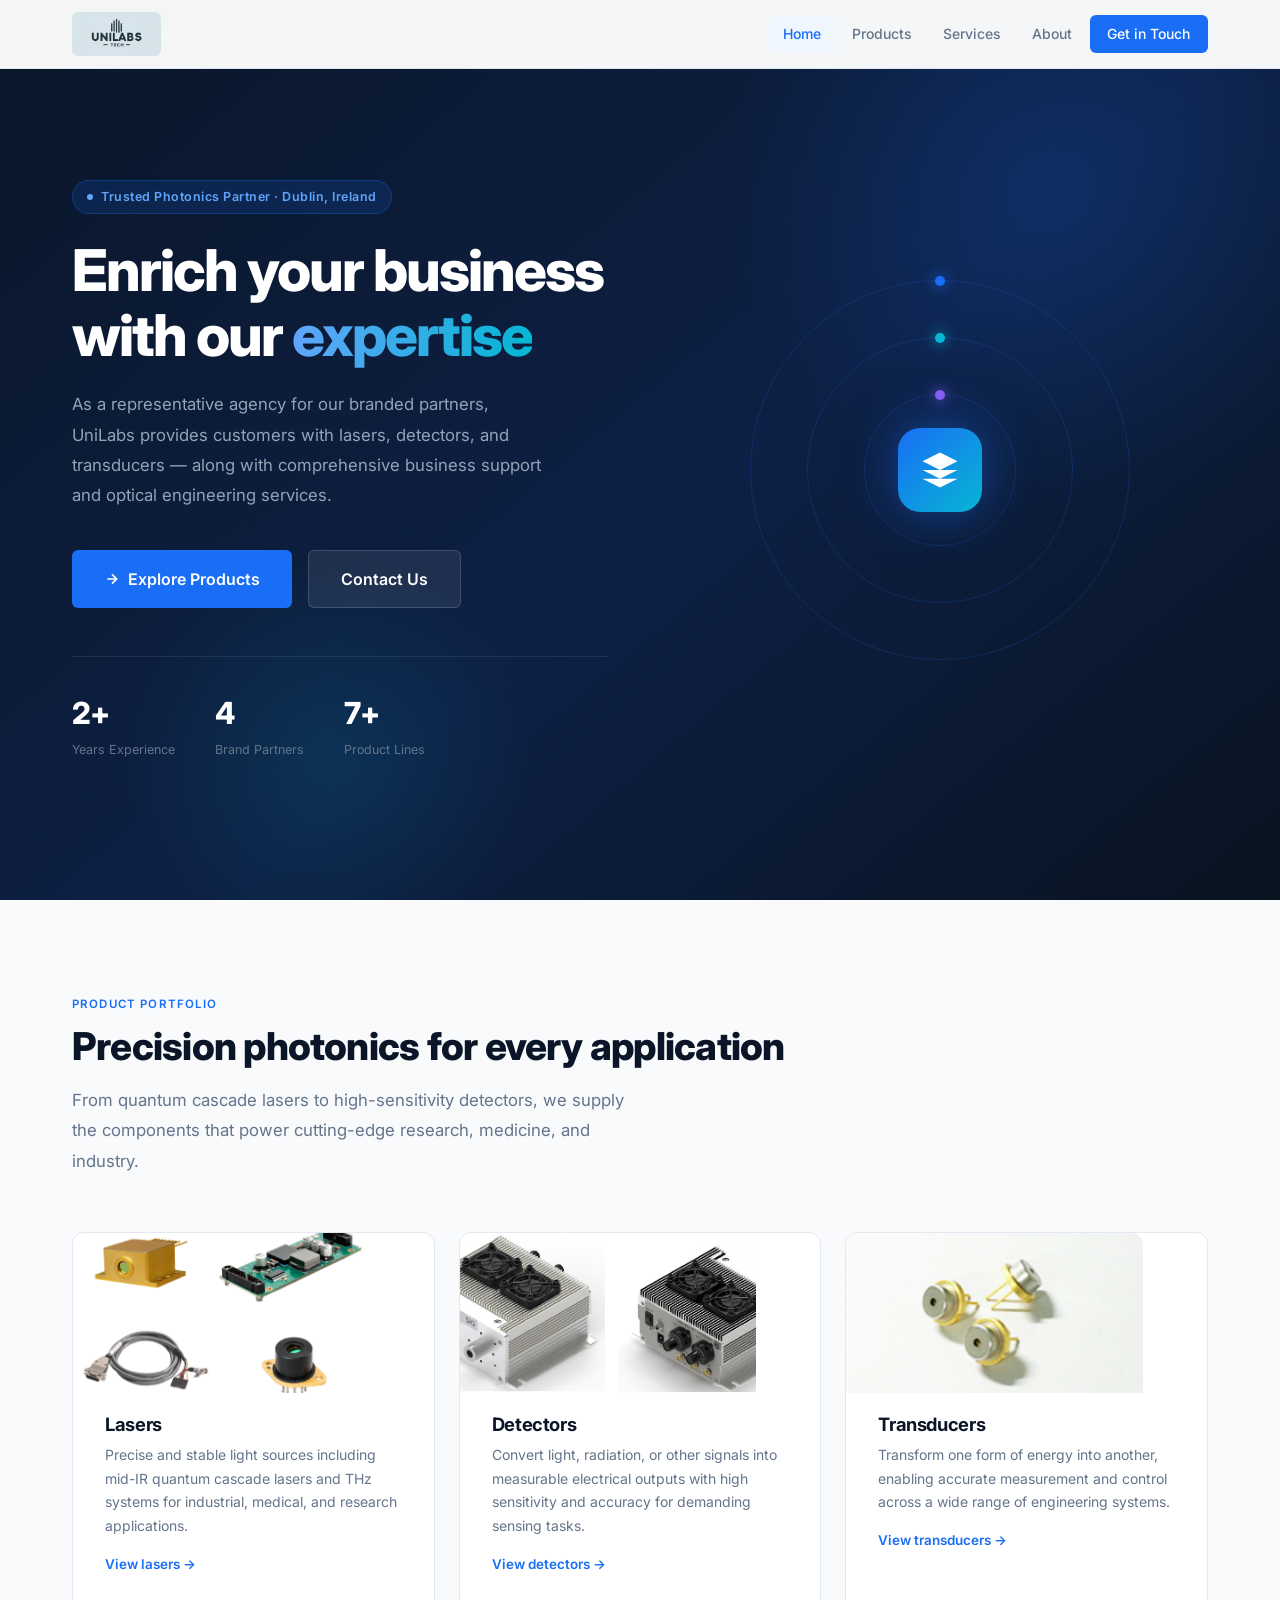
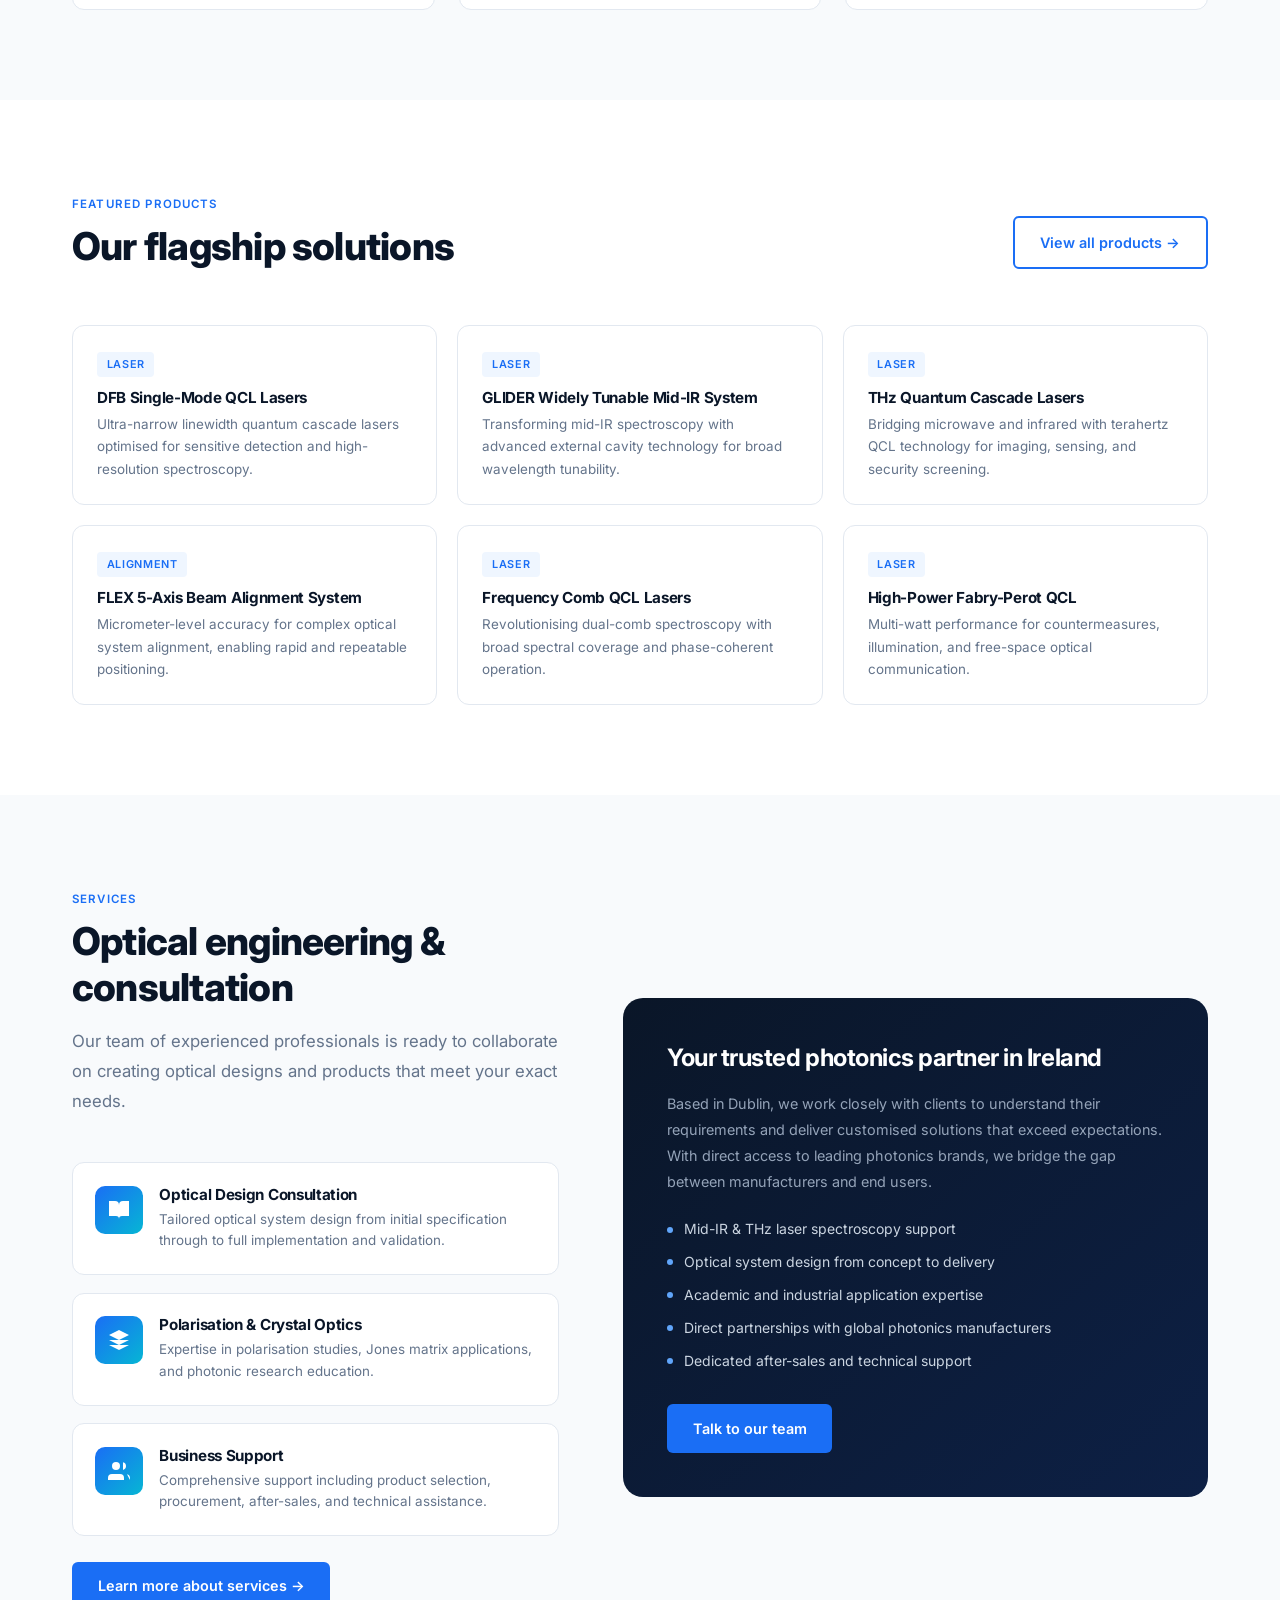
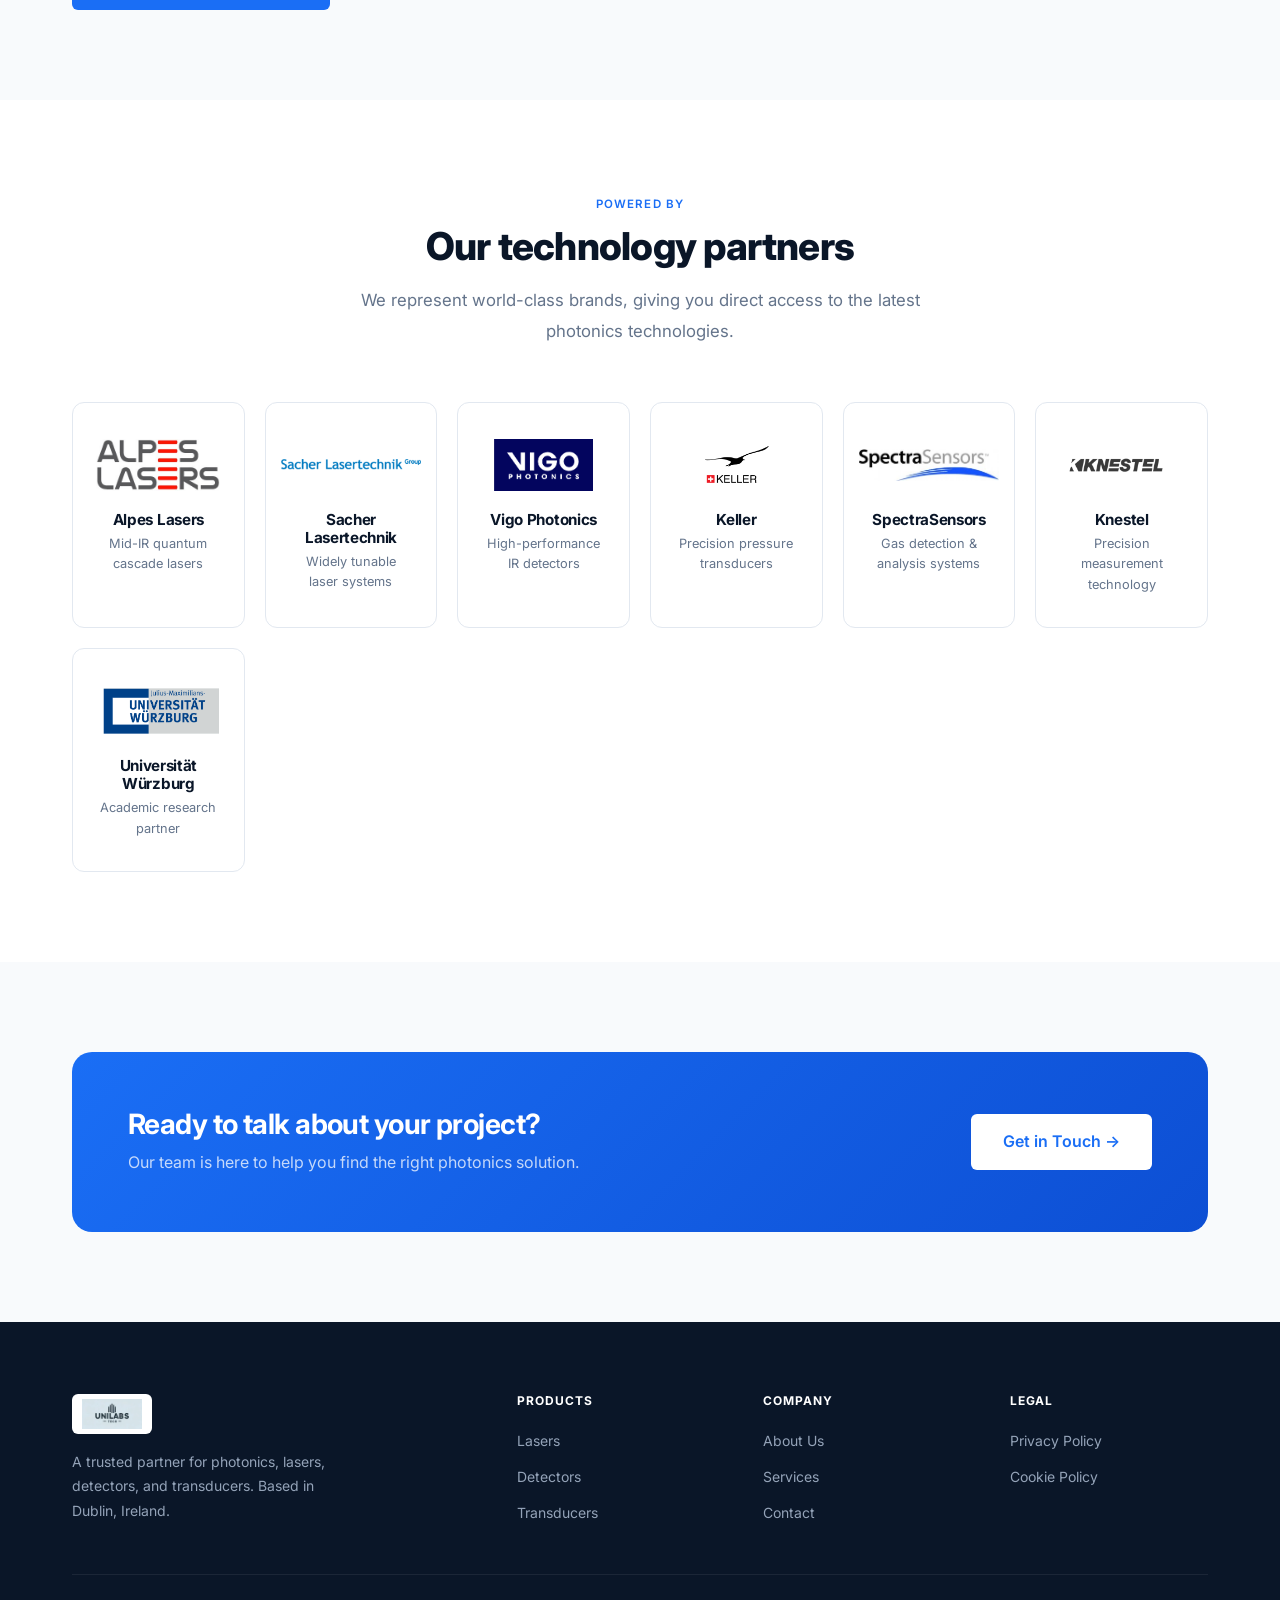
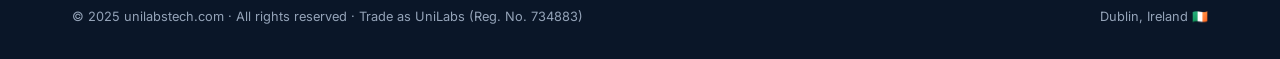
==== index.html @ 1a59e362 "v1.0" ====
<!DOCTYPE html>
<html lang="en">
<head>
  <meta charset="UTF-8" />
  <meta name="viewport" content="width=device-width, initial-scale=1.0" />
  <title>UniLabs Tech | Photonics & Laser Solutions</title>
  <meta name="description" content="UniLabs is a Dublin-based representative agency supplying lasers, detectors, and transducers with expert optical engineering consultation." />
  <link rel="preconnect" href="https://fonts.googleapis.com" />
  <link rel="preconnect" href="https://fonts.gstatic.com" crossorigin />
  <link href="https://fonts.googleapis.com/css2?family=Inter:wght@300;400;500;600;700;800&display=swap" rel="stylesheet" />
  <link rel="icon" type="image/x-icon" href="assets/favicon.ico" />
  <link rel="icon" type="image/png" sizes="32x32" href="assets/favicon-32.png" />
  <link rel="icon" type="image/svg+xml" href="assets/favicon.svg" />
  <link rel="apple-touch-icon" href="assets/apple-touch-icon.png" />
  <link rel="stylesheet" href="css/style.css" />
  <style>
    /* ── Hero ── */
    .hero {
      min-height: 100vh;
      display: flex;
      align-items: center;
      background: linear-gradient(140deg, #0a1628 0%, #0d2045 55%, #091320 100%);
      position: relative;
      overflow: hidden;
      padding: 100px 0 60px;
    }
    .hero::before {
      content: '';
      position: absolute;
      width: 700px; height: 700px;
      background: radial-gradient(circle, rgba(26,110,245,0.18) 0%, transparent 65%);
      top: -160px; right: -120px; border-radius: 50%;
    }
    .hero::after {
      content: '';
      position: absolute;
      width: 450px; height: 450px;
      background: radial-gradient(circle, rgba(6,182,212,0.12) 0%, transparent 65%);
      bottom: -80px; left: 8%; border-radius: 50%;
    }
    .hero-inner {
      position: relative; z-index: 1;
      display: grid;
      grid-template-columns: 1fr 1fr;
      gap: 4rem;
      align-items: center;
    }
    .hero-badge {
      display: inline-flex;
      align-items: center;
      gap: 8px;
      background: rgba(26,110,245,0.15);
      border: 1px solid rgba(26,110,245,0.3);
      color: #60a5fa;
      font-size: 0.78rem;
      font-weight: 600;
      letter-spacing: 0.04em;
      padding: 0.38rem 0.9rem;
      border-radius: 20px;
      margin-bottom: 1.5rem;
    }
    .hero-badge::before {
      content: '';
      width: 6px; height: 6px;
      background: #60a5fa;
      border-radius: 50%;
      animation: pulse-dot 2s infinite;
    }
    .hero h1 {
      font-size: clamp(2.4rem, 4.5vw, 3.6rem);
      font-weight: 800;
      color: white;
      line-height: 1.13;
      letter-spacing: -0.035em;
      margin-bottom: 1.35rem;
    }
    .hero h1 em {
      font-style: normal;
      background: linear-gradient(90deg, #60a5fa, #06b6d4);
      -webkit-background-clip: text;
      -webkit-text-fill-color: transparent;
      background-clip: text;
    }
    .hero-desc {
      color: #94a3b8;
      font-size: 1.05rem;
      line-height: 1.8;
      margin-bottom: 2.5rem;
      max-width: 480px;
    }
    .hero-btns { display: flex; gap: 1rem; flex-wrap: wrap; }

    .hero-stats {
      display: flex;
      gap: 2.5rem;
      margin-top: 3rem;
      padding-top: 2rem;
      border-top: 1px solid rgba(255,255,255,0.08);
    }
    .stat-num {
      font-size: 1.9rem;
      font-weight: 800;
      color: white;
      letter-spacing: -0.03em;
    }
    .stat-label { font-size: 0.78rem; color: #64748b; margin-top: 0.15rem; }

    /* Hero visual */
    .hero-visual { display: flex; justify-content: center; align-items: center; }
    .orbit-rig { width: 380px; height: 380px; position: relative; }
    .orbit {
      position: absolute;
      border: 1px solid rgba(26,110,245,0.2);
      border-radius: 50%;
    }
    .orbit:nth-child(1) { inset: 0; animation: spin 22s linear infinite; }
    .orbit:nth-child(2) { inset: 15%; animation: spin 15s linear infinite reverse; }
    .orbit:nth-child(3) { inset: 30%; animation: spin 9s linear infinite; }
    @keyframes spin { to { transform: rotate(360deg); } }
    .orbit-dot {
      position: absolute;
      width: 10px; height: 10px;
      border-radius: 50%;
      top: -5px; left: 50%;
      transform: translateX(-50%);
    }
    .orbit:nth-child(1) .orbit-dot { background: var(--accent); box-shadow: 0 0 14px var(--accent); }
    .orbit:nth-child(2) .orbit-dot { background: #06b6d4; box-shadow: 0 0 14px #06b6d4; }
    .orbit:nth-child(3) .orbit-dot { background: #8b5cf6; box-shadow: 0 0 14px #8b5cf6; }
    .orbit-center {
      position: absolute; inset: 0;
      display: flex; align-items: center; justify-content: center;
    }
    .orbit-core {
      width: 84px; height: 84px;
      background: linear-gradient(135deg, var(--accent), #06b6d4);
      border-radius: 22px;
      display: flex; align-items: center; justify-content: center;
      box-shadow: 0 0 50px rgba(26,110,245,0.5);
    }
    .orbit-core svg { width: 42px; height: 42px; fill: white; }

    /* ── Product categories (home) ── */
    .cat-grid {
      display: grid;
      grid-template-columns: repeat(3, 1fr);
      gap: 1.5rem;
    }
    .cat-card {
      background: white;
      border: 1px solid var(--border);
      border-radius: var(--radius);
      padding: 2rem;
      transition: all var(--transition);
    }
    .cat-card:hover {
      border-color: var(--accent);
      box-shadow: 0 8px 32px rgba(26,110,245,0.1);
      transform: translateY(-3px);
    }
    .cat-card-img {
      width: calc(100% + 4rem);
      height: 160px;
      object-fit: cover;
      object-position: center;
      margin: -2rem -2rem 1.25rem;
      display: block;
      border-radius: var(--radius) var(--radius) 0 0;
      transition: transform 0.4s ease;
    }
    .cat-card:hover .cat-card-img { transform: scale(1.04); }
    .cat-card { overflow: hidden; }

    .cat-card h3 { font-size: 1.15rem; margin: 0 0 0.5rem; }
    .cat-card p { font-size: 0.875rem; color: var(--text-muted); line-height: 1.7; }
    .cat-card .cat-link {
      display: inline-flex; align-items: center; gap: 6px;
      font-size: 0.84rem; font-weight: 600; color: var(--accent);
      margin-top: 1rem;
      transition: gap var(--transition);
    }
    .cat-card:hover .cat-link { gap: 10px; }

    /* ── Featured products (home) ── */
    .fp-grid {
      display: grid;
      grid-template-columns: repeat(auto-fill, minmax(300px, 1fr));
      gap: 1.25rem;
    }
    .fp-card {
      background: white;
      border: 1px solid var(--border);
      border-radius: var(--radius);
      padding: 1.5rem;
      transition: all var(--transition);
    }
    .fp-card:hover {
      border-color: var(--accent);
      box-shadow: 0 4px 20px rgba(26,110,245,0.08);
    }
    .fp-tag {
      display: inline-block;
      font-size: 0.68rem; font-weight: 600;
      letter-spacing: 0.06em; text-transform: uppercase;
      color: var(--accent); background: var(--accent-light);
      padding: 0.22rem 0.6rem; border-radius: 4px;
      margin-bottom: 0.75rem;
    }
    .fp-card h4 { font-size: 0.95rem; margin-bottom: 0.4rem; }
    .fp-card p { font-size: 0.84rem; color: var(--text-muted); line-height: 1.65; }

    /* ── Services strip (home) ── */
    .services-strip {
      display: grid;
      grid-template-columns: 1fr 1.2fr;
      gap: 4rem;
      align-items: center;
    }
    .svc-list { display: flex; flex-direction: column; gap: 1.1rem; }
    .svc-item {
      display: flex; gap: 1rem;
      padding: 1.4rem;
      border: 1px solid var(--border);
      border-radius: var(--radius);
      background: white;
      transition: all var(--transition);
    }
    .svc-item:hover { border-color: var(--accent); }
    .svc-item h4 { font-size: 0.95rem; margin-bottom: 0.3rem; }
    .svc-item p { font-size: 0.84rem; color: var(--text-muted); line-height: 1.6; }

    .svc-panel {
      background: linear-gradient(140deg, var(--primary), var(--primary-light));
      border-radius: var(--radius-lg);
      padding: 2.75rem;
      color: #94a3b8;
    }
    .svc-panel h3 { font-size: 1.5rem; color: white; margin-bottom: 1rem; line-height: 1.35; }
    .svc-panel p { font-size: 0.9rem; line-height: 1.8; margin-bottom: 1.5rem; }
    .svc-bullets { display: flex; flex-direction: column; gap: 0.65rem; margin-bottom: 2rem; }
    .svc-bullet {
      display: flex; align-items: center; gap: 0.65rem;
      font-size: 0.875rem; color: #cbd5e1;
    }
    .svc-bullet::before {
      content: '';
      width: 6px; height: 6px;
      background: #60a5fa; border-radius: 50%; flex-shrink: 0;
    }

    /* ── Partners ── */
    .partners-strip {
      display: grid;
      grid-template-columns: repeat(auto-fill, minmax(160px, 1fr));
      gap: 1.25rem;
    }
    .partner-tile {
      background: white;
      border: 1px solid var(--border);
      border-radius: var(--radius);
      padding: 2rem 1.5rem;
      text-align: center;
      transition: all var(--transition);
    }
    .partner-tile:hover {
      border-color: var(--accent);
      box-shadow: var(--shadow);
      transform: translateY(-2px);
    }
    .partner-emoji { font-size: 2rem; margin-bottom: 0.85rem; display: block; }
    .partner-tile h4 { font-size: 0.95rem; margin-bottom: 0.3rem; }
    .partner-tile p { font-size: 0.8rem; color: var(--text-muted); }

    /* ── CTA banner ── */
    .cta-banner {
      background: linear-gradient(135deg, var(--accent), #0d4fd4);
      border-radius: var(--radius-lg);
      padding: 3.5rem;
      display: flex;
      align-items: center;
      justify-content: space-between;
      gap: 2rem;
      flex-wrap: wrap;
    }
    .cta-banner h2 { font-size: 1.75rem; color: white; margin-bottom: 0.5rem; }
    .cta-banner p { color: rgba(255,255,255,0.75); font-size: 1rem; }

    @media (max-width: 960px) {
      .hero-inner { grid-template-columns: 1fr; text-align: center; }
      .hero-visual { display: none; }
      .hero-btns { justify-content: center; }
      .hero-desc { margin-left: auto; margin-right: auto; }
      .hero-stats { justify-content: center; }
      .cat-grid { grid-template-columns: 1fr; }
      .services-strip { grid-template-columns: 1fr; }
      .partners-strip { grid-template-columns: repeat(2, 1fr); }
    }
    @media (max-width: 600px) {
      .partners-strip { grid-template-columns: repeat(2, 1fr); }
      .cta-banner { text-align: center; justify-content: center; }
    }
  </style>
</head>
<body>

<!-- NAV -->
<nav class="nav" id="mainNav">
  <div class="nav-inner">
    <a href="index.html" class="logo">
      <img src="assets/logo.jpeg" alt="UniLabs Tech" class="nav-logo-img" />
    </a>
    <ul class="nav-links" id="navLinks">
      <li><a href="index.html">Home</a></li>
      <li><a href="products.html">Products</a></li>
      <li><a href="services.html">Services</a></li>
      <li><a href="about.html">About</a></li>
      <li class="nav-cta"><a href="contact.html">Get in Touch</a></li>
    </ul>
    <button class="hamburger" id="hamburger" aria-label="Toggle menu" aria-expanded="false">
      <span></span><span></span><span></span>
    </button>
  </div>
</nav>

<!-- HERO -->
<section class="hero">
  <div class="container">
    <div class="hero-inner">
      <div>
        <div class="hero-badge">Trusted Photonics Partner · Dublin, Ireland</div>
        <h1>Enrich your business with our <em>expertise</em></h1>
        <p class="hero-desc">As a representative agency for our branded partners, UniLabs provides customers with lasers, detectors, and transducers — along with comprehensive business support and optical engineering services.</p>
        <div class="hero-btns">
          <a href="products.html" class="btn btn-primary btn-lg">
            <svg width="16" height="16" viewBox="0 0 24 24" fill="none" stroke="currentColor" stroke-width="2.5"><path d="M5 12h14M12 5l7 7-7 7"/></svg>
            Explore Products
          </a>
          <a href="contact.html" class="btn btn-ghost btn-lg">Contact Us</a>
        </div>
        <div class="hero-stats">
          <div>
            <div class="stat-num">2+</div>
            <div class="stat-label">Years Experience</div>
          </div>
          <div>
            <div class="stat-num">4</div>
            <div class="stat-label">Brand Partners</div>
          </div>
          <div>
            <div class="stat-num">7+</div>
            <div class="stat-label">Product Lines</div>
          </div>
        </div>
      </div>

      <div class="hero-visual">
        <div class="orbit-rig">
          <div class="orbit"><div class="orbit-dot"></div></div>
          <div class="orbit"><div class="orbit-dot"></div></div>
          <div class="orbit"><div class="orbit-dot"></div></div>
          <div class="orbit-center">
            <div class="orbit-core">
              <svg viewBox="0 0 24 24"><path d="M12 2L2 7l10 5 10-5-10-5zM2 17l10 5 10-5M2 12l10 5 10-5"/></svg>
            </div>
          </div>
        </div>
      </div>
    </div>
  </div>
</section>

<!-- PRODUCT CATEGORIES -->
<section class="section section-alt">
  <div class="container">
    <div class="section-header">
      <span class="label">Product Portfolio</span>
      <h2 class="section-title">Precision photonics for every application</h2>
      <p class="section-desc">From quantum cascade lasers to high-sensitivity detectors, we supply the components that power cutting-edge research, medicine, and industry.</p>
    </div>
    <div class="cat-grid">
      <div class="cat-card" data-reveal>
        <img src="assets/lasers.png" alt="Lasers" class="cat-card-img" />
        <h3>Lasers</h3>
        <p>Precise and stable light sources including mid-IR quantum cascade lasers and THz systems for industrial, medical, and research applications.</p>
        <a href="products.html#lasers" class="cat-link">View lasers →</a>
      </div>
      <div class="cat-card" data-reveal>
        <img src="assets/detectors.png" alt="Detectors" class="cat-card-img" />
        <h3>Detectors</h3>
        <p>Convert light, radiation, or other signals into measurable electrical outputs with high sensitivity and accuracy for demanding sensing tasks.</p>
        <a href="products.html#detectors" class="cat-link">View detectors →</a>
      </div>
      <div class="cat-card" data-reveal>
        <img src="assets/transducers.png" alt="Transducers" class="cat-card-img" />
        <h3>Transducers</h3>
        <p>Transform one form of energy into another, enabling accurate measurement and control across a wide range of engineering systems.</p>
        <a href="products.html#transducers" class="cat-link">View transducers →</a>
      </div>
    </div>
  </div>
</section>

<!-- FEATURED PRODUCTS -->
<section class="section">
  <div class="container">
    <div class="section-header" style="display:flex;justify-content:space-between;align-items:flex-end;flex-wrap:wrap;gap:1rem;">
      <div>
        <span class="label">Featured Products</span>
        <h2 class="section-title" style="margin-bottom:0">Our flagship solutions</h2>
      </div>
      <a href="products.html" class="btn btn-outline">View all products →</a>
    </div>
    <div class="fp-grid">
      <div class="fp-card" data-reveal>
        <span class="fp-tag">Laser</span>
        <h4>DFB Single-Mode QCL Lasers</h4>
        <p>Ultra-narrow linewidth quantum cascade lasers optimised for sensitive detection and high-resolution spectroscopy.</p>
      </div>
      <div class="fp-card" data-reveal>
        <span class="fp-tag">Laser</span>
        <h4>GLIDER Widely Tunable Mid-IR System</h4>
        <p>Transforming mid-IR spectroscopy with advanced external cavity technology for broad wavelength tunability.</p>
      </div>
      <div class="fp-card" data-reveal>
        <span class="fp-tag">Laser</span>
        <h4>THz Quantum Cascade Lasers</h4>
        <p>Bridging microwave and infrared with terahertz QCL technology for imaging, sensing, and security screening.</p>
      </div>
      <div class="fp-card" data-reveal>
        <span class="fp-tag">Alignment</span>
        <h4>FLEX 5-Axis Beam Alignment System</h4>
        <p>Micrometer-level accuracy for complex optical system alignment, enabling rapid and repeatable positioning.</p>
      </div>
      <div class="fp-card" data-reveal>
        <span class="fp-tag">Laser</span>
        <h4>Frequency Comb QCL Lasers</h4>
        <p>Revolutionising dual-comb spectroscopy with broad spectral coverage and phase-coherent operation.</p>
      </div>
      <div class="fp-card" data-reveal>
        <span class="fp-tag">Laser</span>
        <h4>High-Power Fabry-Perot QCL</h4>
        <p>Multi-watt performance for countermeasures, illumination, and free-space optical communication.</p>
      </div>
    </div>
  </div>
</section>

<!-- SERVICES -->
<section class="section section-alt">
  <div class="container">
    <div class="services-strip">
      <div class="svc-list">
        <div class="section-header" style="margin-bottom:1.75rem">
          <span class="label">Services</span>
          <h2 class="section-title">Optical engineering & consultation</h2>
          <p class="section-desc">Our team of experienced professionals is ready to collaborate on creating optical designs and products that meet your exact needs.</p>
        </div>
        <div class="svc-item" data-reveal>
          <div class="icon-box grad">
            <svg viewBox="0 0 24 24"><path d="M2 3h6a4 4 0 014 4v14a3 3 0 00-3-3H2z"/><path d="M22 3h-6a4 4 0 00-4 4v14a3 3 0 013-3h7z"/></svg>
          </div>
          <div>
            <h4>Optical Design Consultation</h4>
            <p>Tailored optical system design from initial specification through to full implementation and validation.</p>
          </div>
        </div>
        <div class="svc-item" data-reveal>
          <div class="icon-box grad">
            <svg viewBox="0 0 24 24"><path d="M12 2L2 7l10 5 10-5-10-5zM2 17l10 5 10-5M2 12l10 5 10-5"/></svg>
          </div>
          <div>
            <h4>Polarisation & Crystal Optics</h4>
            <p>Expertise in polarisation studies, Jones matrix applications, and photonic research education.</p>
          </div>
        </div>
        <div class="svc-item" data-reveal>
          <div class="icon-box grad">
            <svg viewBox="0 0 24 24"><path d="M17 21v-2a4 4 0 00-4-4H5a4 4 0 00-4 4v2"/><circle cx="9" cy="7" r="4"/><path d="M23 21v-2a4 4 0 00-3-3.87M16 3.13a4 4 0 010 7.75"/></svg>
          </div>
          <div>
            <h4>Business Support</h4>
            <p>Comprehensive support including product selection, procurement, after-sales, and technical assistance.</p>
          </div>
        </div>
        <a href="services.html" class="btn btn-primary" style="align-self:flex-start;margin-top:0.5rem;">Learn more about services →</a>
      </div>

      <div class="svc-panel">
        <h3>Your trusted photonics partner in Ireland</h3>
        <p>Based in Dublin, we work closely with clients to understand their requirements and deliver customised solutions that exceed expectations. With direct access to leading photonics brands, we bridge the gap between manufacturers and end users.</p>
        <div class="svc-bullets">
          <div class="svc-bullet">Mid-IR & THz laser spectroscopy support</div>
          <div class="svc-bullet">Optical system design from concept to delivery</div>
          <div class="svc-bullet">Academic and industrial application expertise</div>
          <div class="svc-bullet">Direct partnerships with global photonics manufacturers</div>
          <div class="svc-bullet">Dedicated after-sales and technical support</div>
        </div>
        <a href="contact.html" class="btn btn-primary">Talk to our team</a>
      </div>
    </div>
  </div>
</section>

<!-- PARTNERS -->
<section class="section">
  <div class="container">
    <div class="section-header" style="text-align:center">
      <span class="label">Powered By</span>
      <h2 class="section-title">Our technology partners</h2>
      <p class="section-desc" style="margin:0 auto">We represent world-class brands, giving you direct access to the latest photonics technologies.</p>
    </div>
    <div class="partners-strip">
      <div class="partner-tile" data-reveal>
        <div class="partner-logo-wrap">
          <img src="assets/partner2.jpeg" alt="Alpes Lasers" class="partner-logo-img" />
        </div>
        <h4>Alpes Lasers</h4>
        <p>Mid-IR quantum cascade lasers</p>
      </div>
      <div class="partner-tile" data-reveal>
        <div class="partner-logo-wrap">
          <img src="assets/partner3.png" alt="Sacher Lasertechnik" class="partner-logo-img" />
        </div>
        <h4>Sacher Lasertechnik</h4>
        <p>Widely tunable laser systems</p>
      </div>
      <div class="partner-tile" data-reveal>
        <div class="partner-logo-wrap">
          <img src="assets/parterlogo.png" alt="Vigo Photonics" class="partner-logo-img" />
        </div>
        <h4>Vigo Photonics</h4>
        <p>High-performance IR detectors</p>
      </div>
      <div class="partner-tile" data-reveal>
        <div class="partner-logo-wrap">
          <img src="assets/keller.png" alt="Keller" class="partner-logo-img" />
        </div>
        <h4>Keller</h4>
        <p>Precision pressure transducers</p>
      </div>
      <div class="partner-tile" data-reveal>
        <div class="partner-logo-wrap">
          <img src="assets/partner1.png" alt="SpectraSensors" class="partner-logo-img" />
        </div>
        <h4>SpectraSensors</h4>
        <p>Gas detection &amp; analysis systems</p>
      </div>
      <div class="partner-tile" data-reveal>
        <div class="partner-logo-wrap">
          <img src="assets/partner3-4.png" alt="Knestel" class="partner-logo-img" />
        </div>
        <h4>Knestel</h4>
        <p>Precision measurement technology</p>
      </div>
      <div class="partner-tile" data-reveal>
        <div class="partner-logo-wrap">
          <img src="assets/partner2-5.png" alt="Universität Würzburg" class="partner-logo-img" />
        </div>
        <h4>Universität Würzburg</h4>
        <p>Academic research partner</p>
      </div>
    </div>
  </div>
</section>

<!-- CTA BANNER -->
<section class="section section-alt">
  <div class="container">
    <div class="cta-banner">
      <div>
        <h2>Ready to talk about your project?</h2>
        <p>Our team is here to help you find the right photonics solution.</p>
      </div>
      <a href="contact.html" class="btn btn-lg" style="background:white;color:var(--accent);">Get in Touch →</a>
    </div>
  </div>
</section>

<!-- FOOTER -->
<footer class="footer">
  <div class="container">
    <div class="footer-grid">
      <div class="footer-brand">
        <a href="index.html" class="logo">
          <img src="assets/logo.jpeg" alt="UniLabs Tech" class="footer-logo-img" />
        </a>
        <p>A trusted partner for photonics, lasers, detectors, and transducers. Based in Dublin, Ireland.</p>
      </div>
      <div class="footer-col">
        <h5>Products</h5>
        <ul>
          <li><a href="products.html#lasers">Lasers</a></li>
          <li><a href="products.html#detectors">Detectors</a></li>
          <li><a href="products.html#transducers">Transducers</a></li>
        </ul>
      </div>
      <div class="footer-col">
        <h5>Company</h5>
        <ul>
          <li><a href="about.html">About Us</a></li>
          <li><a href="services.html">Services</a></li>
          <li><a href="contact.html">Contact</a></li>
        </ul>
      </div>
      <div class="footer-col">
        <h5>Legal</h5>
        <ul>
          <li><a href="#">Privacy Policy</a></li>
          <li><a href="#">Cookie Policy</a></li>
        </ul>
      </div>
    </div>
    <div class="footer-bottom">
      <span>© 2025 unilabstech.com · All rights reserved · Trade as UniLabs (Reg. No. 734883)</span>
      <span>Dublin, Ireland 🇮🇪</span>
    </div>
  </div>
</footer>

<script src="js/main.js"></script>
</body>
</html>
---- css/style.css ----
/* ─────────────────────────────────────
   UniLabs Tech — Global Stylesheet
   ───────────────────────────────────── */

*, *::before, *::after {
  box-sizing: border-box;
  margin: 0;
  padding: 0;
}

:root {
  --primary:       #0a1628;
  --primary-light: #0d2045;
  --accent:        #1a6ef5;
  --accent-hover:  #1557d6;
  --accent-light:  #eff6ff;
  --cyan:          #06b6d4;
  --text:          #1a1a2e;
  --text-muted:    #64748b;
  --bg:            #ffffff;
  --bg-alt:        #f8fafc;
  --border:        #e2e8f0;
  --radius-sm:     6px;
  --radius:        12px;
  --radius-lg:     20px;
  --shadow-sm:     0 1px 4px rgba(0,0,0,0.06);
  --shadow:        0 4px 20px rgba(0,0,0,0.08);
  --shadow-lg:     0 12px 40px rgba(0,0,0,0.12);
  --transition:    0.22s ease;
}

html { scroll-behavior: smooth; }

body {
  font-family: 'Inter', -apple-system, BlinkMacSystemFont, 'Segoe UI', sans-serif;
  color: var(--text);
  background: var(--bg);
  line-height: 1.6;
  -webkit-font-smoothing: antialiased;
}

img { max-width: 100%; display: block; }
a { text-decoration: none; color: inherit; }
button { font-family: inherit; cursor: pointer; }
input, textarea, select { font-family: inherit; }

/* ─── TYPOGRAPHY ─── */
h1, h2, h3, h4, h5 {
  line-height: 1.2;
  letter-spacing: -0.02em;
  font-weight: 700;
  color: var(--primary);
}

/* ─── UTILITIES ─── */
.container {
  max-width: 1200px;
  margin: 0 auto;
  padding: 0 2rem;
}

.section { padding: 90px 0; }
.section-alt { background: var(--bg-alt); }

.label {
  display: inline-block;
  font-size: 0.72rem;
  font-weight: 600;
  letter-spacing: 0.1em;
  text-transform: uppercase;
  color: var(--accent);
  margin-bottom: 0.6rem;
}

.section-title {
  font-size: clamp(1.8rem, 3vw, 2.5rem);
  font-weight: 800;
  margin-bottom: 1rem;
}

.section-desc {
  font-size: 1.05rem;
  color: var(--text-muted);
  max-width: 560px;
  line-height: 1.8;
}

.section-header { margin-bottom: 3.5rem; }

/* ─── BUTTONS ─── */
.btn {
  display: inline-flex;
  align-items: center;
  gap: 8px;
  padding: 0.8rem 1.6rem;
  border-radius: var(--radius-sm);
  font-size: 0.9rem;
  font-weight: 600;
  border: none;
  transition: all var(--transition);
  white-space: nowrap;
}

.btn-primary {
  background: var(--accent);
  color: white;
}
.btn-primary:hover {
  background: var(--accent-hover);
  transform: translateY(-1px);
  box-shadow: 0 6px 20px rgba(26,110,245,0.3);
}

.btn-outline {
  background: transparent;
  color: var(--accent);
  border: 2px solid var(--accent);
}
.btn-outline:hover {
  background: var(--accent);
  color: white;
}

.btn-ghost {
  background: rgba(255,255,255,0.08);
  color: white;
  border: 1px solid rgba(255,255,255,0.15);
}
.btn-ghost:hover { background: rgba(255,255,255,0.15); }

.btn-lg { padding: 0.95rem 2rem; font-size: 1rem; }
.btn-sm { padding: 0.5rem 1rem; font-size: 0.82rem; }

/* ─── NAV ─── */
.nav {
  position: fixed;
  top: 0; left: 0; right: 0;
  z-index: 200;
  background: rgba(255,255,255,0.96);
  backdrop-filter: blur(14px);
  -webkit-backdrop-filter: blur(14px);
  border-bottom: 1px solid var(--border);
  transition: box-shadow var(--transition);
}

.nav.scrolled { box-shadow: var(--shadow); }

.nav-inner {
  max-width: 1200px;
  margin: 0 auto;
  padding: 0 2rem;
  display: flex;
  align-items: center;
  justify-content: space-between;
  height: 68px;
}

.logo {
  display: flex;
  align-items: center;
  gap: 10px;
}

.logo-mark {
  width: 36px; height: 36px;
  background: linear-gradient(135deg, var(--accent), var(--cyan));
  border-radius: 8px;
  display: flex;
  align-items: center;
  justify-content: center;
  flex-shrink: 0;
}

.logo-mark svg { width: 20px; height: 20px; fill: white; }

.logo-name {
  font-size: 1.2rem;
  font-weight: 800;
  color: var(--primary);
  letter-spacing: -0.03em;
}
.logo-name span { color: var(--accent); }

.nav-links {
  display: flex;
  align-items: center;
  gap: 0.25rem;
  list-style: none;
}

.nav-links a {
  display: block;
  padding: 0.45rem 0.85rem;
  font-size: 0.875rem;
  font-weight: 500;
  color: var(--text-muted);
  border-radius: var(--radius-sm);
  transition: all var(--transition);
}

.nav-links a:hover,
.nav-links a.active {
  color: var(--accent);
  background: var(--accent-light);
}

.nav-links .nav-cta a {
  background: var(--accent);
  color: white;
  padding: 0.5rem 1.1rem;
}
.nav-links .nav-cta a:hover {
  background: var(--accent-hover);
}

.hamburger {
  display: none;
  flex-direction: column;
  justify-content: center;
  gap: 5px;
  width: 32px; height: 32px;
  background: none;
  border: none;
  padding: 4px;
}
.hamburger span {
  display: block;
  width: 100%; height: 2px;
  background: var(--primary);
  border-radius: 2px;
  transition: all 0.3s;
}
.hamburger.open span:nth-child(1) { transform: translateY(7px) rotate(45deg); }
.hamburger.open span:nth-child(2) { opacity: 0; }
.hamburger.open span:nth-child(3) { transform: translateY(-7px) rotate(-45deg); }

/* ─── PAGE HERO (inner pages) ─── */
.page-hero {
  background: linear-gradient(135deg, var(--primary) 0%, var(--primary-light) 100%);
  padding: 120px 0 70px;
  position: relative;
  overflow: hidden;
}

.page-hero::before {
  content: '';
  position: absolute;
  width: 500px; height: 500px;
  background: radial-gradient(circle, rgba(26,110,245,0.18) 0%, transparent 65%);
  top: -120px; right: -80px;
  border-radius: 50%;
}

.page-hero-inner {
  position: relative;
  z-index: 1;
}

.page-hero .label { color: #60a5fa; }

.page-hero h1 {
  font-size: clamp(2rem, 4vw, 3rem);
  font-weight: 800;
  color: white;
  margin-bottom: 1rem;
}

.page-hero p {
  font-size: 1.1rem;
  color: #94a3b8;
  max-width: 540px;
  line-height: 1.75;
}

/* ─── CARDS ─── */
.card {
  background: white;
  border: 1px solid var(--border);
  border-radius: var(--radius);
  padding: 1.75rem;
  transition: all var(--transition);
}

.card:hover {
  border-color: var(--accent);
  box-shadow: 0 6px 28px rgba(26,110,245,0.1);
  transform: translateY(-2px);
}

/* ─── ICON BOX ─── */
.icon-box {
  width: 48px; height: 48px;
  border-radius: 10px;
  display: flex;
  align-items: center;
  justify-content: center;
  flex-shrink: 0;
}
.icon-box svg { width: 24px; height: 24px; }
.icon-box.blue  { background: #dbeafe; } .icon-box.blue svg  { fill: var(--accent); }
.icon-box.amber { background: #fef3c7; } .icon-box.amber svg { fill: #d97706; }
.icon-box.green { background: #d1fae5; } .icon-box.green svg { fill: #059669; }
.icon-box.purple{ background: #ede9fe; } .icon-box.purple svg{ fill: #7c3aed; }
.icon-box.cyan  { background: #cffafe; } .icon-box.cyan svg  { fill: #0891b2; }
.icon-box.grad  { background: linear-gradient(135deg, var(--accent), var(--cyan)); }
.icon-box.grad svg { fill: white; }

/* ─── BADGE ─── */
.badge {
  display: inline-flex;
  align-items: center;
  gap: 6px;
  font-size: 0.72rem;
  font-weight: 600;
  letter-spacing: 0.05em;
  text-transform: uppercase;
  padding: 0.3rem 0.75rem;
  border-radius: 20px;
}

.badge-blue   { background: #dbeafe; color: var(--accent); }
.badge-amber  { background: #fef3c7; color: #b45309; }
.badge-green  { background: #d1fae5; color: #065f46; }
.badge-purple { background: #ede9fe; color: #5b21b6; }

/* ─── DIVIDER ─── */
.divider {
  border: none;
  border-top: 1px solid var(--border);
  margin: 2rem 0;
}

/* ─── FOOTER ─── */
.footer {
  background: var(--primary);
  color: #94a3b8;
  padding: 4.5rem 0 2rem;
}

.footer-grid {
  display: grid;
  grid-template-columns: 2fr 1fr 1fr 1fr;
  gap: 3rem;
  padding-bottom: 3rem;
  border-bottom: 1px solid rgba(255,255,255,0.07);
}

.footer-brand .logo-name { color: white; }

.footer-brand p {
  font-size: 0.875rem;
  line-height: 1.75;
  margin-top: 1rem;
  max-width: 260px;
}

.footer-col h5 {
  font-size: 0.75rem;
  font-weight: 700;
  letter-spacing: 0.08em;
  text-transform: uppercase;
  color: white;
  margin-bottom: 1.25rem;
}

.footer-col ul { list-style: none; display: flex; flex-direction: column; gap: 0.65rem; }

.footer-col ul a {
  font-size: 0.875rem;
  color: #94a3b8;
  transition: color var(--transition);
}
.footer-col ul a:hover { color: white; }

.footer-bottom {
  display: flex;
  align-items: center;
  justify-content: space-between;
  padding-top: 2rem;
  font-size: 0.8rem;
  gap: 1rem;
}

/* ─── FORM ─── */
.form-group {
  display: flex;
  flex-direction: column;
  gap: 0.4rem;
  margin-bottom: 1.1rem;
}

.form-group label {
  font-size: 0.84rem;
  font-weight: 600;
  color: var(--primary);
}

.form-control {
  padding: 0.72rem 1rem;
  border: 1px solid var(--border);
  border-radius: var(--radius-sm);
  font-size: 0.9rem;
  color: var(--text);
  background: white;
  outline: none;
  transition: border-color var(--transition), box-shadow var(--transition);
  width: 100%;
  resize: vertical;
}

.form-control:focus {
  border-color: var(--accent);
  box-shadow: 0 0 0 3px rgba(26,110,245,0.1);
}

.form-row { display: grid; grid-template-columns: 1fr 1fr; gap: 1rem; }

.checkbox-wrap {
  display: flex;
  align-items: flex-start;
  gap: 0.6rem;
  margin-bottom: 1.5rem;
}
.checkbox-wrap input[type="checkbox"] {
  width: 15px; height: 15px;
  margin-top: 2px;
  accent-color: var(--accent);
  flex-shrink: 0;
}
.checkbox-wrap label { font-size: 0.82rem; color: var(--text-muted); line-height: 1.5; }

/* ─── ANIMATIONS ─── */
@keyframes fadeUp {
  from { opacity: 0; transform: translateY(20px); }
  to   { opacity: 1; transform: translateY(0); }
}

@keyframes pulse-dot {
  0%, 100% { opacity: 1; }
  50% { opacity: 0.3; }
}

.animate-up { animation: fadeUp 0.5s ease forwards; }

/* ─── LOGO IMAGE ─── */
.nav-logo-img {
  height: 44px;
  width: auto;
  object-fit: contain;
  border-radius: 6px;
  display: block;
}

.footer-logo-img {
  height: 40px;
  width: auto;
  object-fit: contain;
  border-radius: 6px;
  background: white;
  padding: 5px 10px;
  display: block;
}

/* ─── PARTNER LOGO ─── */
.partner-logo-wrap {
  height: 60px;
  display: flex;
  align-items: center;
  justify-content: center;
  margin-bottom: 1rem;
}

.partner-logo-img {
  max-height: 52px;
  max-width: 140px;
  width: auto;
  object-fit: contain;
}

/* ─── RESPONSIVE ─── */
@media (max-width: 960px) {
  .footer-grid { grid-template-columns: 1fr 1fr; }
}

@media (max-width: 700px) {
  .section { padding: 60px 0; }
  .container { padding: 0 1.25rem; }
  .nav-links { display: none; }
  .hamburger { display: flex; }

  .nav-links.mobile-open {
    display: flex;
    flex-direction: column;
    position: fixed;
    top: 68px; left: 0; right: 0;
    background: white;
    padding: 1rem 1.25rem 1.5rem;
    border-bottom: 1px solid var(--border);
    box-shadow: var(--shadow-lg);
    gap: 0.25rem;
    z-index: 199;
  }

  .nav-links.mobile-open li { width: 100%; }
  .nav-links.mobile-open a { display: block; padding: 0.65rem 0.85rem; }
  .nav-links .nav-cta a { text-align: center; justify-content: center; }

  .footer-grid { grid-template-columns: 1fr; gap: 2rem; }
  .footer-bottom { flex-direction: column; text-align: center; }
  .form-row { grid-template-columns: 1fr; }

  .page-hero { padding: 100px 0 50px; }
}
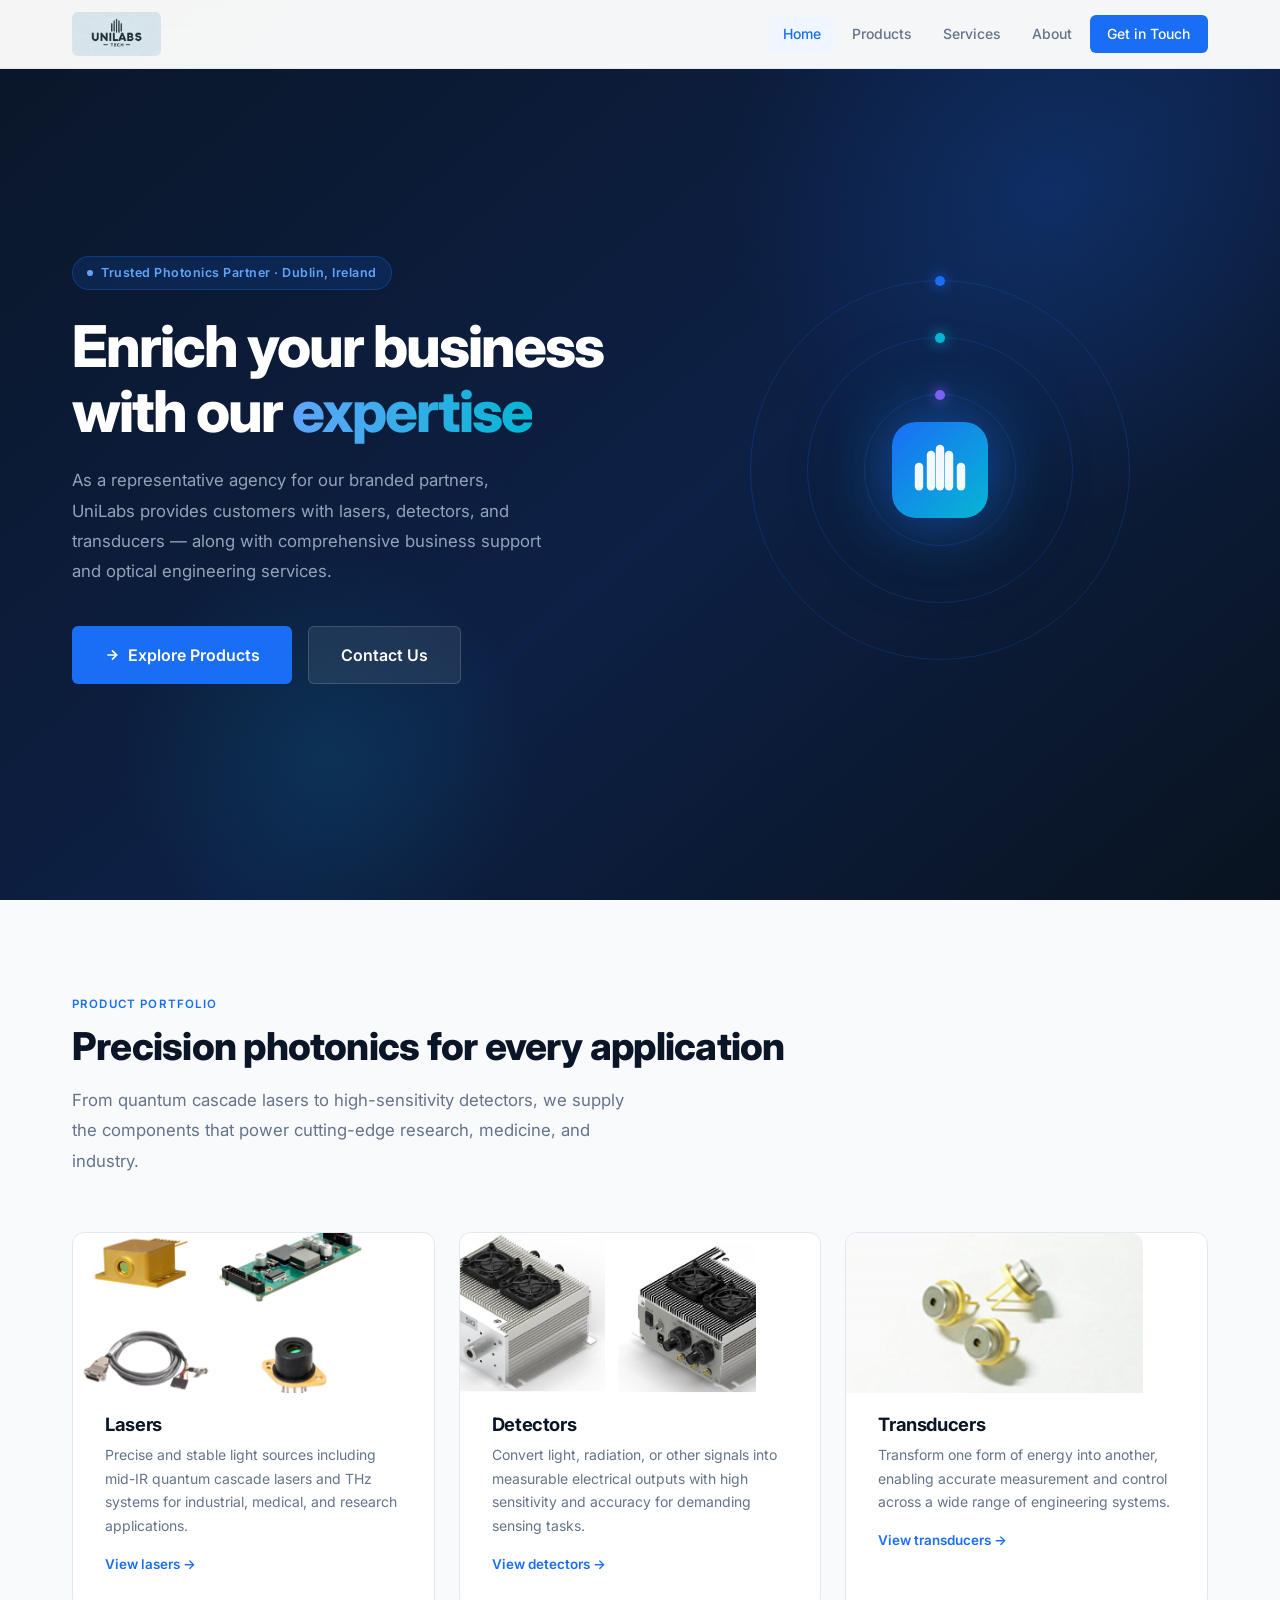
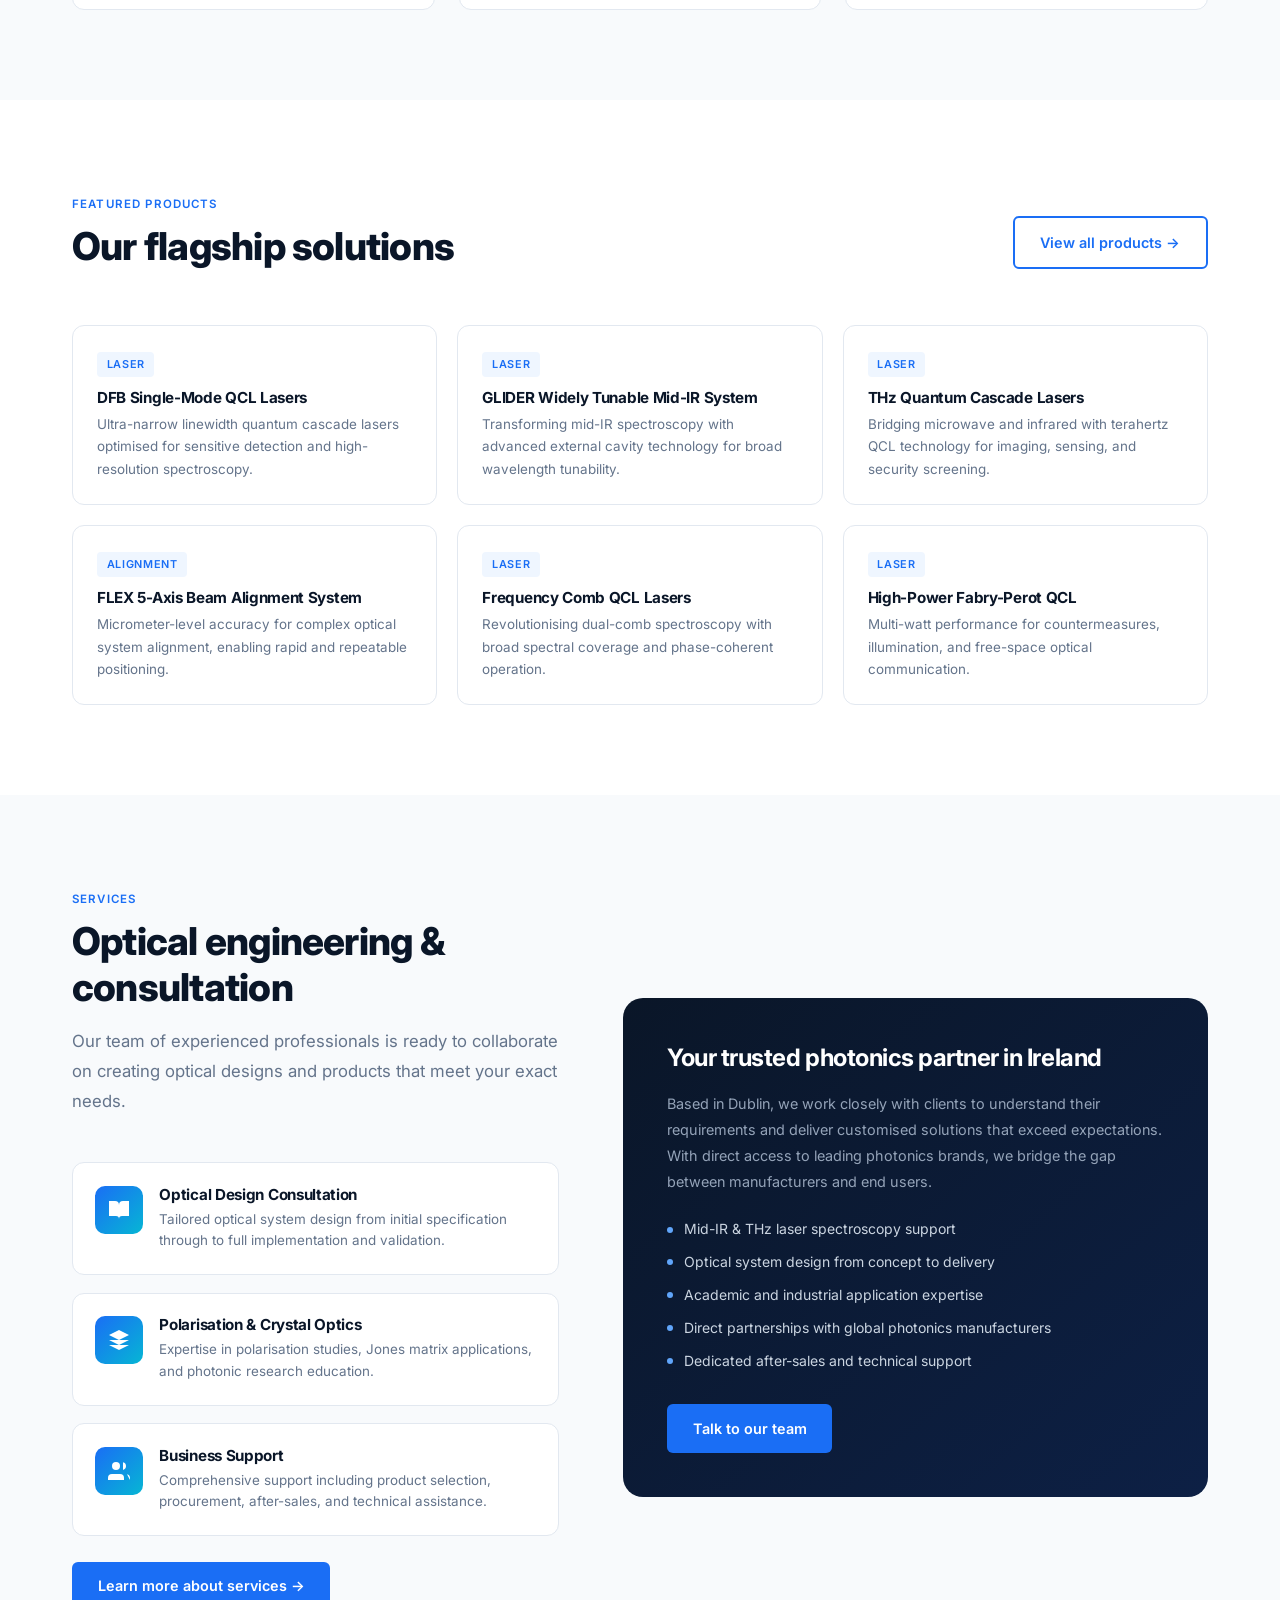
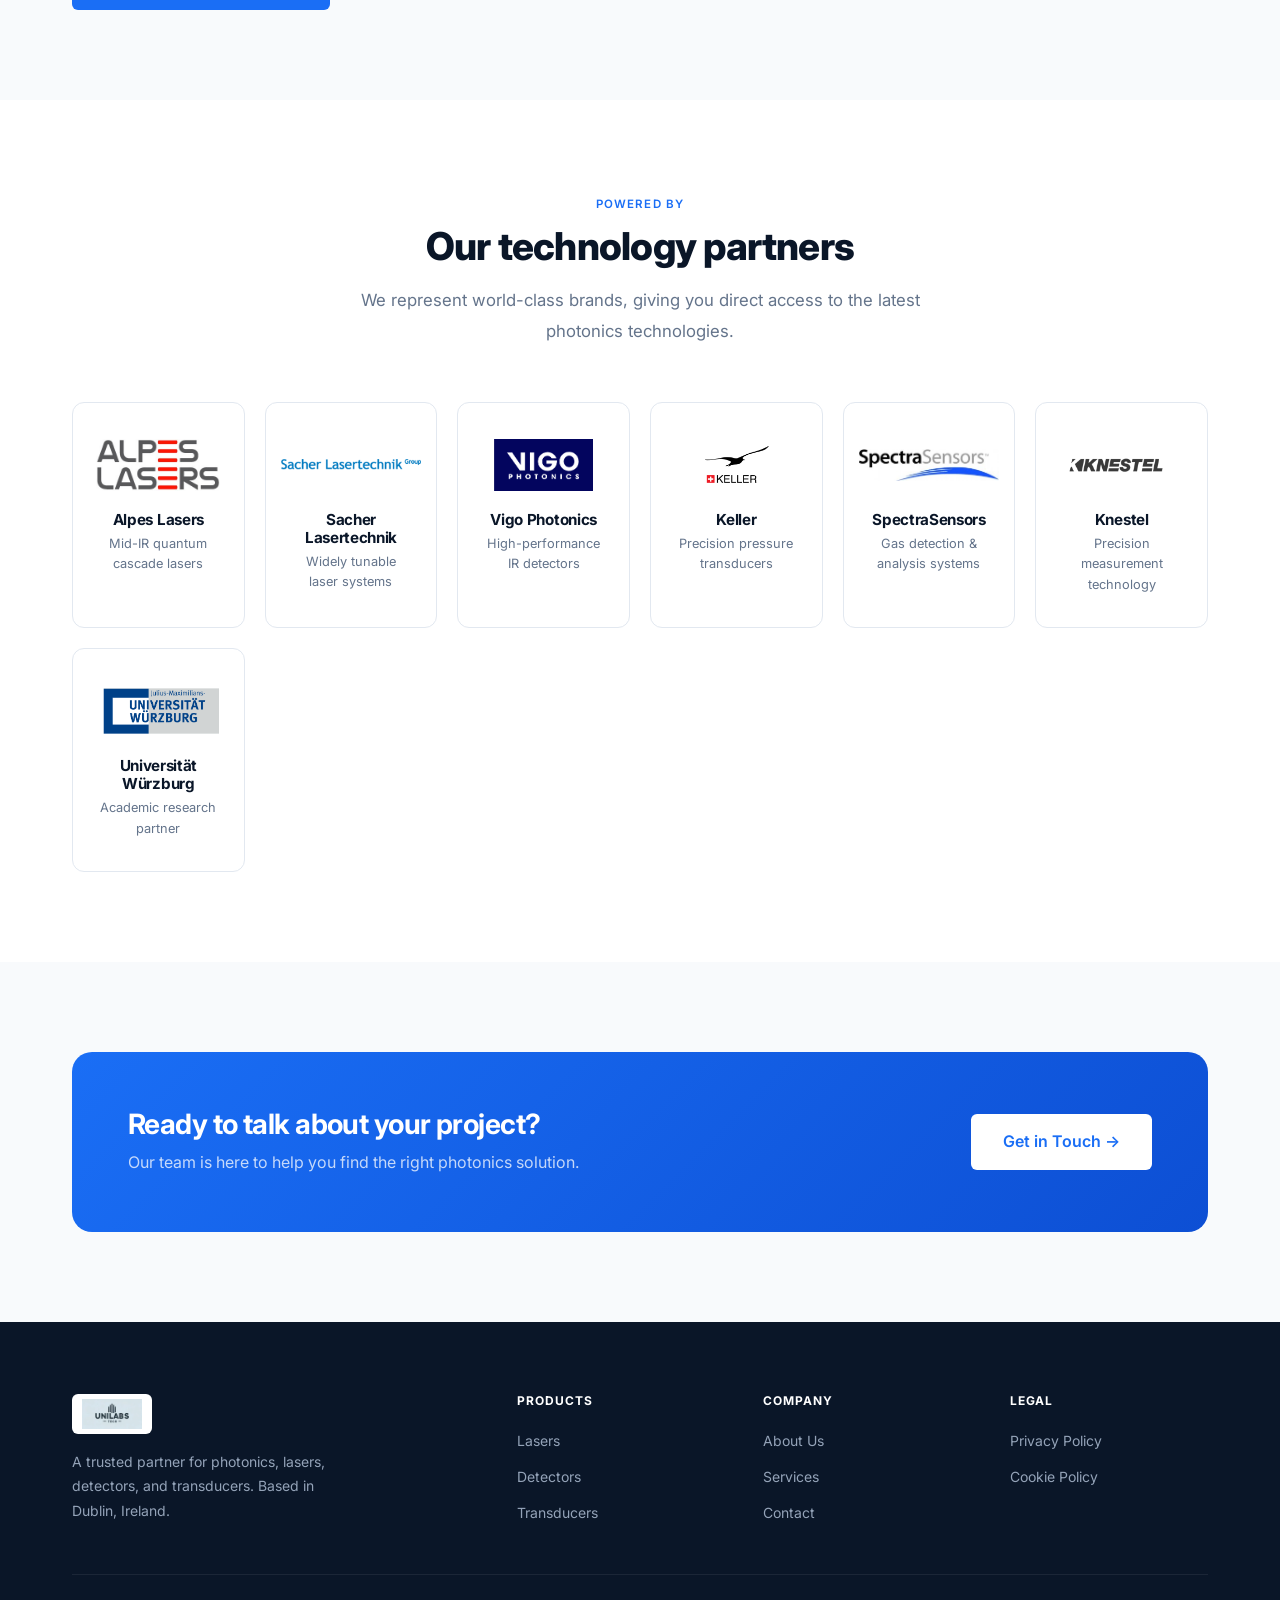
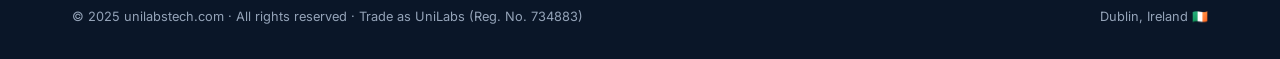
==== commit 43a90c79: "v2.0" ====
--- a/index.html
+++ b/index.html
@@ -132,13 +132,13 @@
       display: flex; align-items: center; justify-content: center;
     }
     .orbit-core {
-      width: 84px; height: 84px;
+      width: 96px; height: 96px;
       background: linear-gradient(135deg, var(--accent), #06b6d4);
-      border-radius: 22px;
+      border-radius: 24px;
       display: flex; align-items: center; justify-content: center;
-      box-shadow: 0 0 50px rgba(26,110,245,0.5);
-    }
-    .orbit-core svg { width: 42px; height: 42px; fill: white; }
+      box-shadow: 0 0 60px rgba(26,110,245,0.55), 0 0 120px rgba(6,182,212,0.2);
+    }
+    .orbit-core svg { width: 60px; height: 60px; }
 
     /* ── Product categories (home) ── */
     .cat-grid {
@@ -337,20 +337,6 @@
           </a>
           <a href="contact.html" class="btn btn-ghost btn-lg">Contact Us</a>
         </div>
-        <div class="hero-stats">
-          <div>
-            <div class="stat-num">2+</div>
-            <div class="stat-label">Years Experience</div>
-          </div>
-          <div>
-            <div class="stat-num">4</div>
-            <div class="stat-label">Brand Partners</div>
-          </div>
-          <div>
-            <div class="stat-num">7+</div>
-            <div class="stat-label">Product Lines</div>
-          </div>
-        </div>
       </div>
 
       <div class="hero-visual">
@@ -360,7 +346,13 @@
           <div class="orbit"><div class="orbit-dot"></div></div>
           <div class="orbit-center">
             <div class="orbit-core">
-              <svg viewBox="0 0 24 24"><path d="M12 2L2 7l10 5 10-5-10-5zM2 17l10 5 10-5M2 12l10 5 10-5"/></svg>
+              <svg viewBox="0 0 100 100" xmlns="http://www.w3.org/2000/svg">
+                <rect x="8"  y="38" width="14" height="46" rx="7" fill="white" opacity="0.95"/>
+                <rect x="28" y="18" width="14" height="66" rx="7" fill="white" opacity="0.95"/>
+                <rect x="43" y="8"  width="14" height="76" rx="7" fill="white" opacity="0.95"/>
+                <rect x="58" y="18" width="14" height="66" rx="7" fill="white" opacity="0.95"/>
+                <rect x="78" y="38" width="14" height="46" rx="7" fill="white" opacity="0.95"/>
+              </svg>
             </div>
           </div>
         </div>
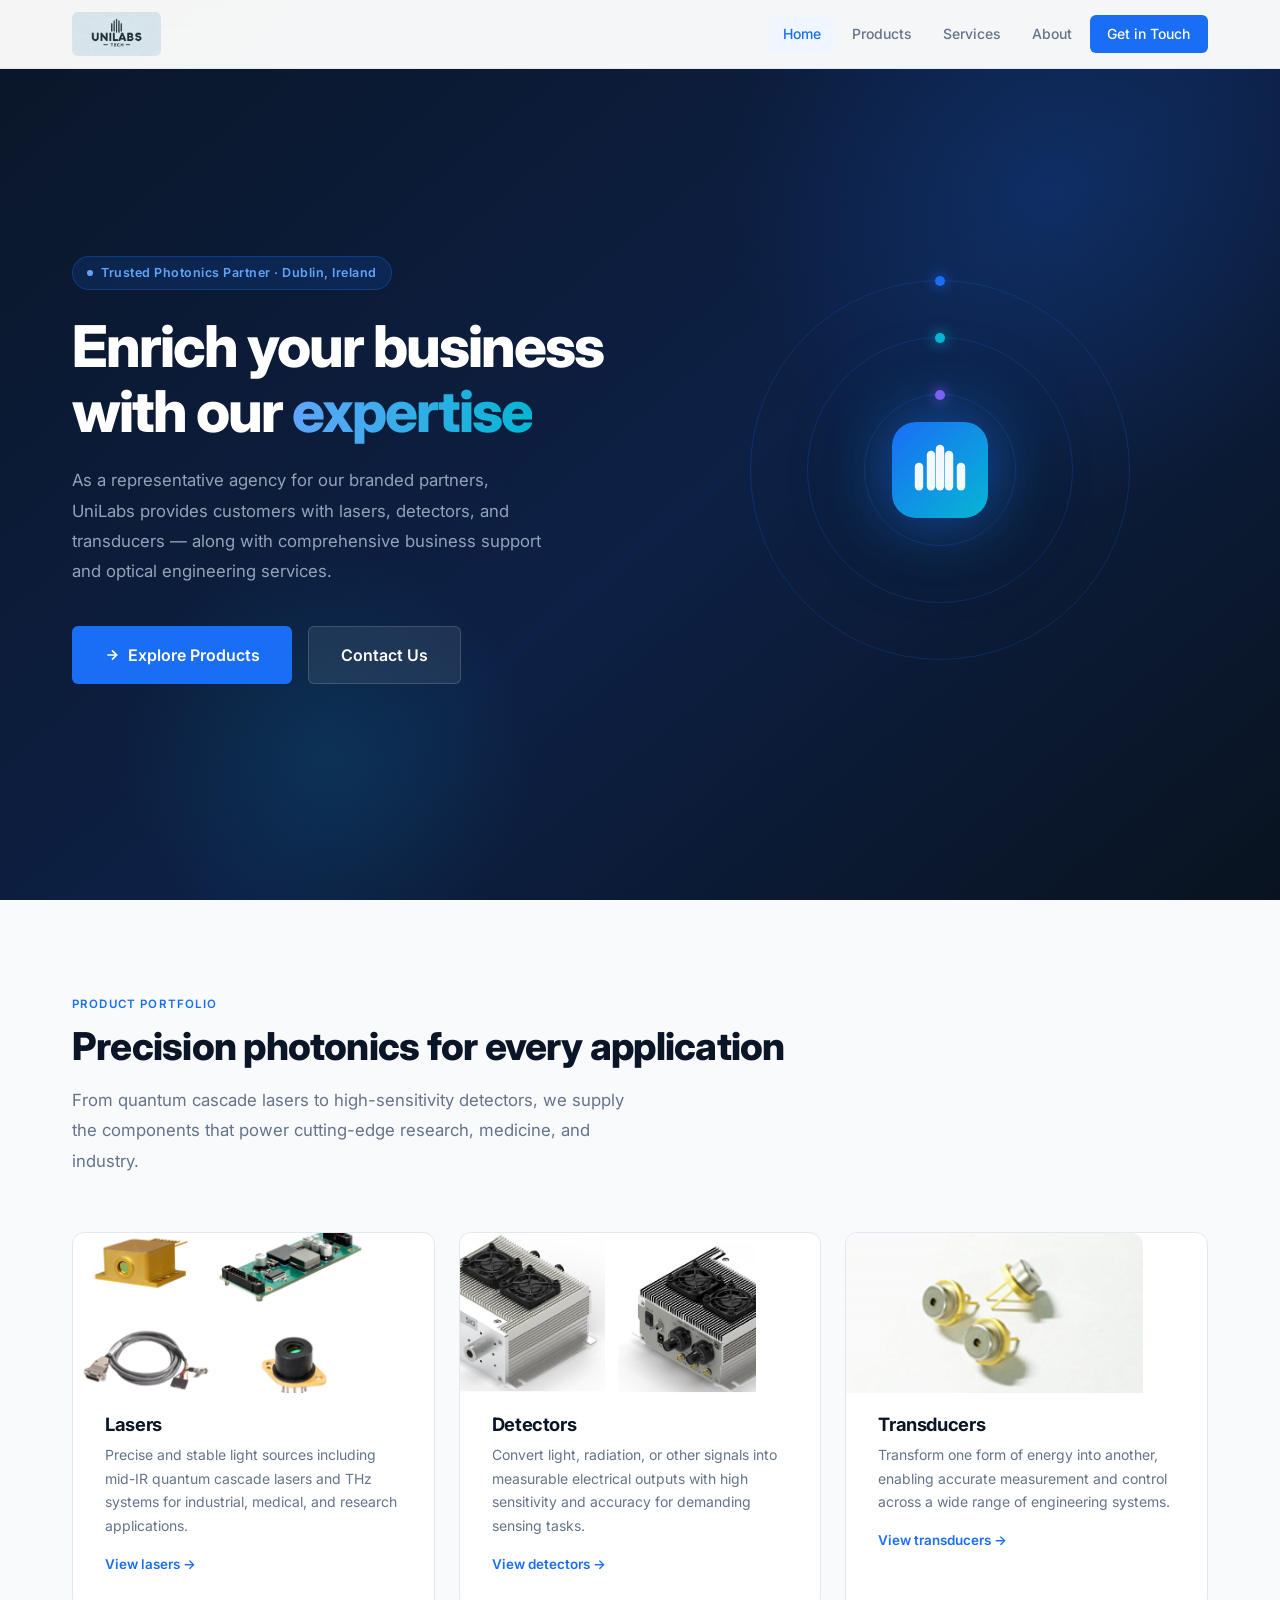
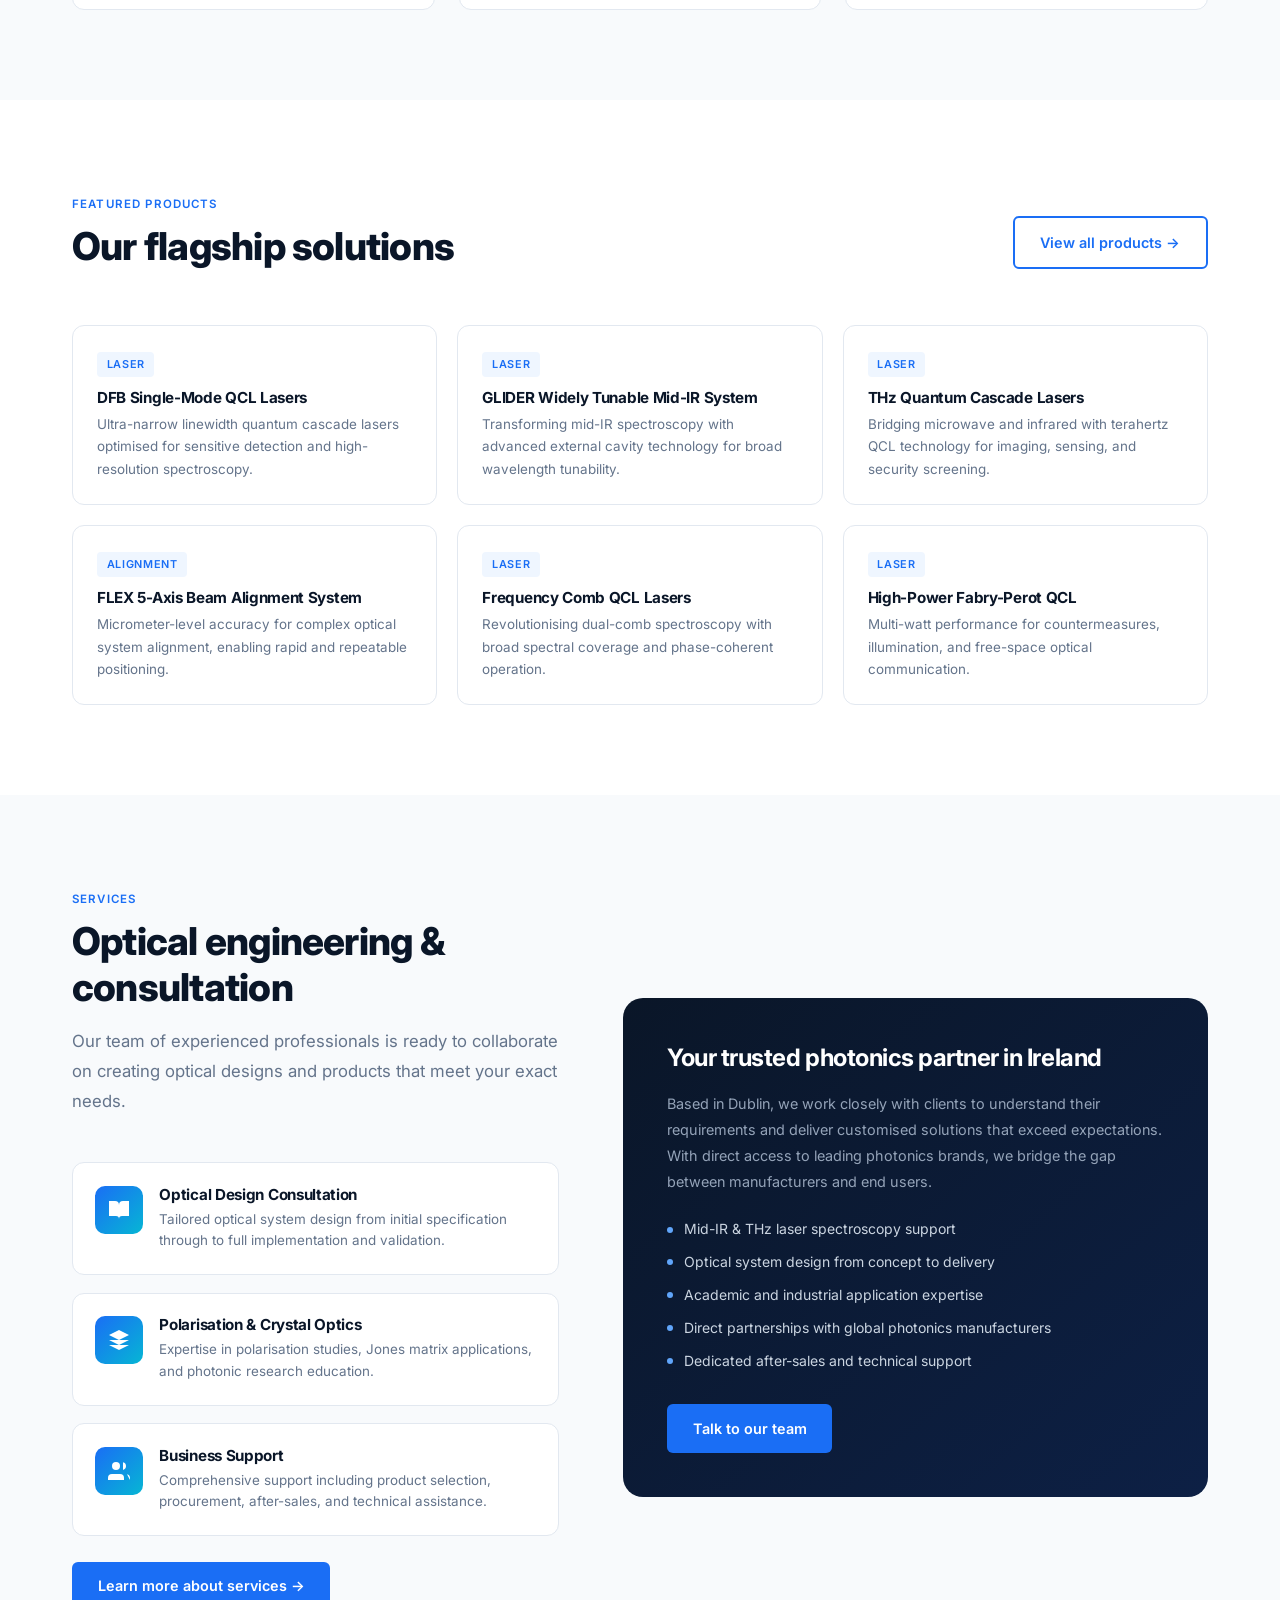
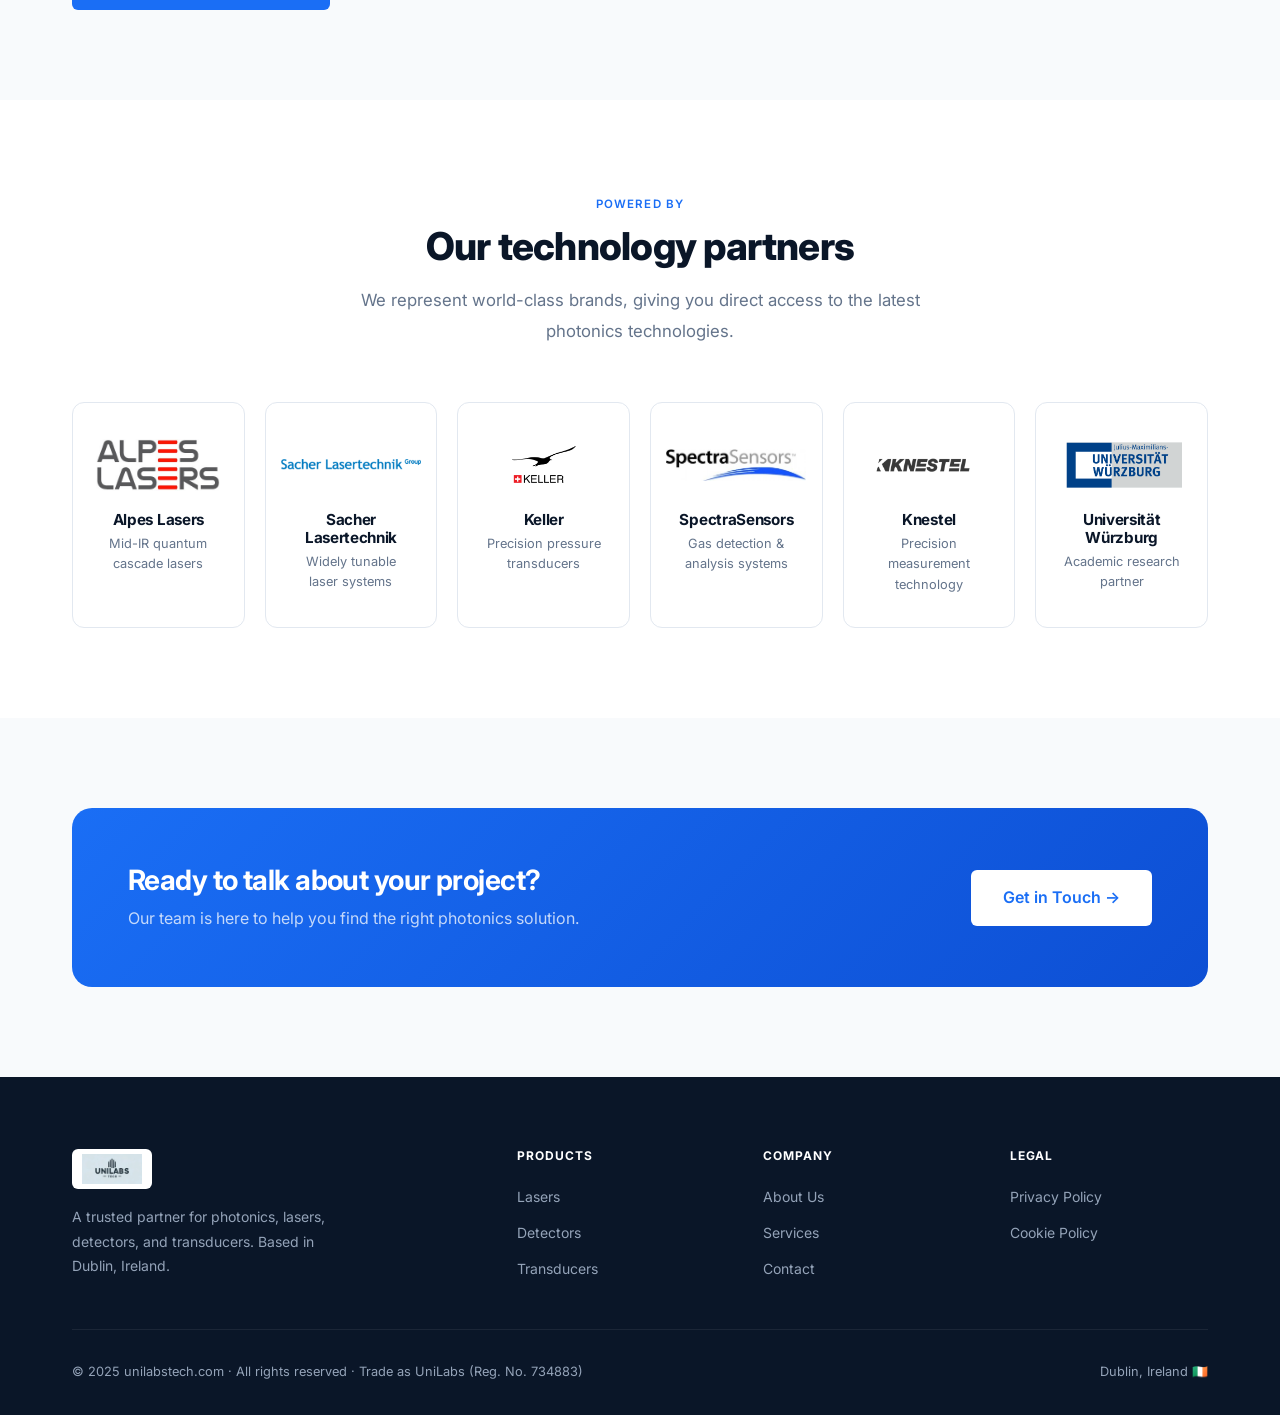
==== commit 63b9bd2c: "v2.1" ====
--- a/index.html
+++ b/index.html
@@ -518,13 +518,6 @@
       </div>
       <div class="partner-tile" data-reveal>
         <div class="partner-logo-wrap">
-          <img src="assets/parterlogo.png" alt="Vigo Photonics" class="partner-logo-img" />
-        </div>
-        <h4>Vigo Photonics</h4>
-        <p>High-performance IR detectors</p>
-      </div>
-      <div class="partner-tile" data-reveal>
-        <div class="partner-logo-wrap">
           <img src="assets/keller.png" alt="Keller" class="partner-logo-img" />
         </div>
         <h4>Keller</h4>
